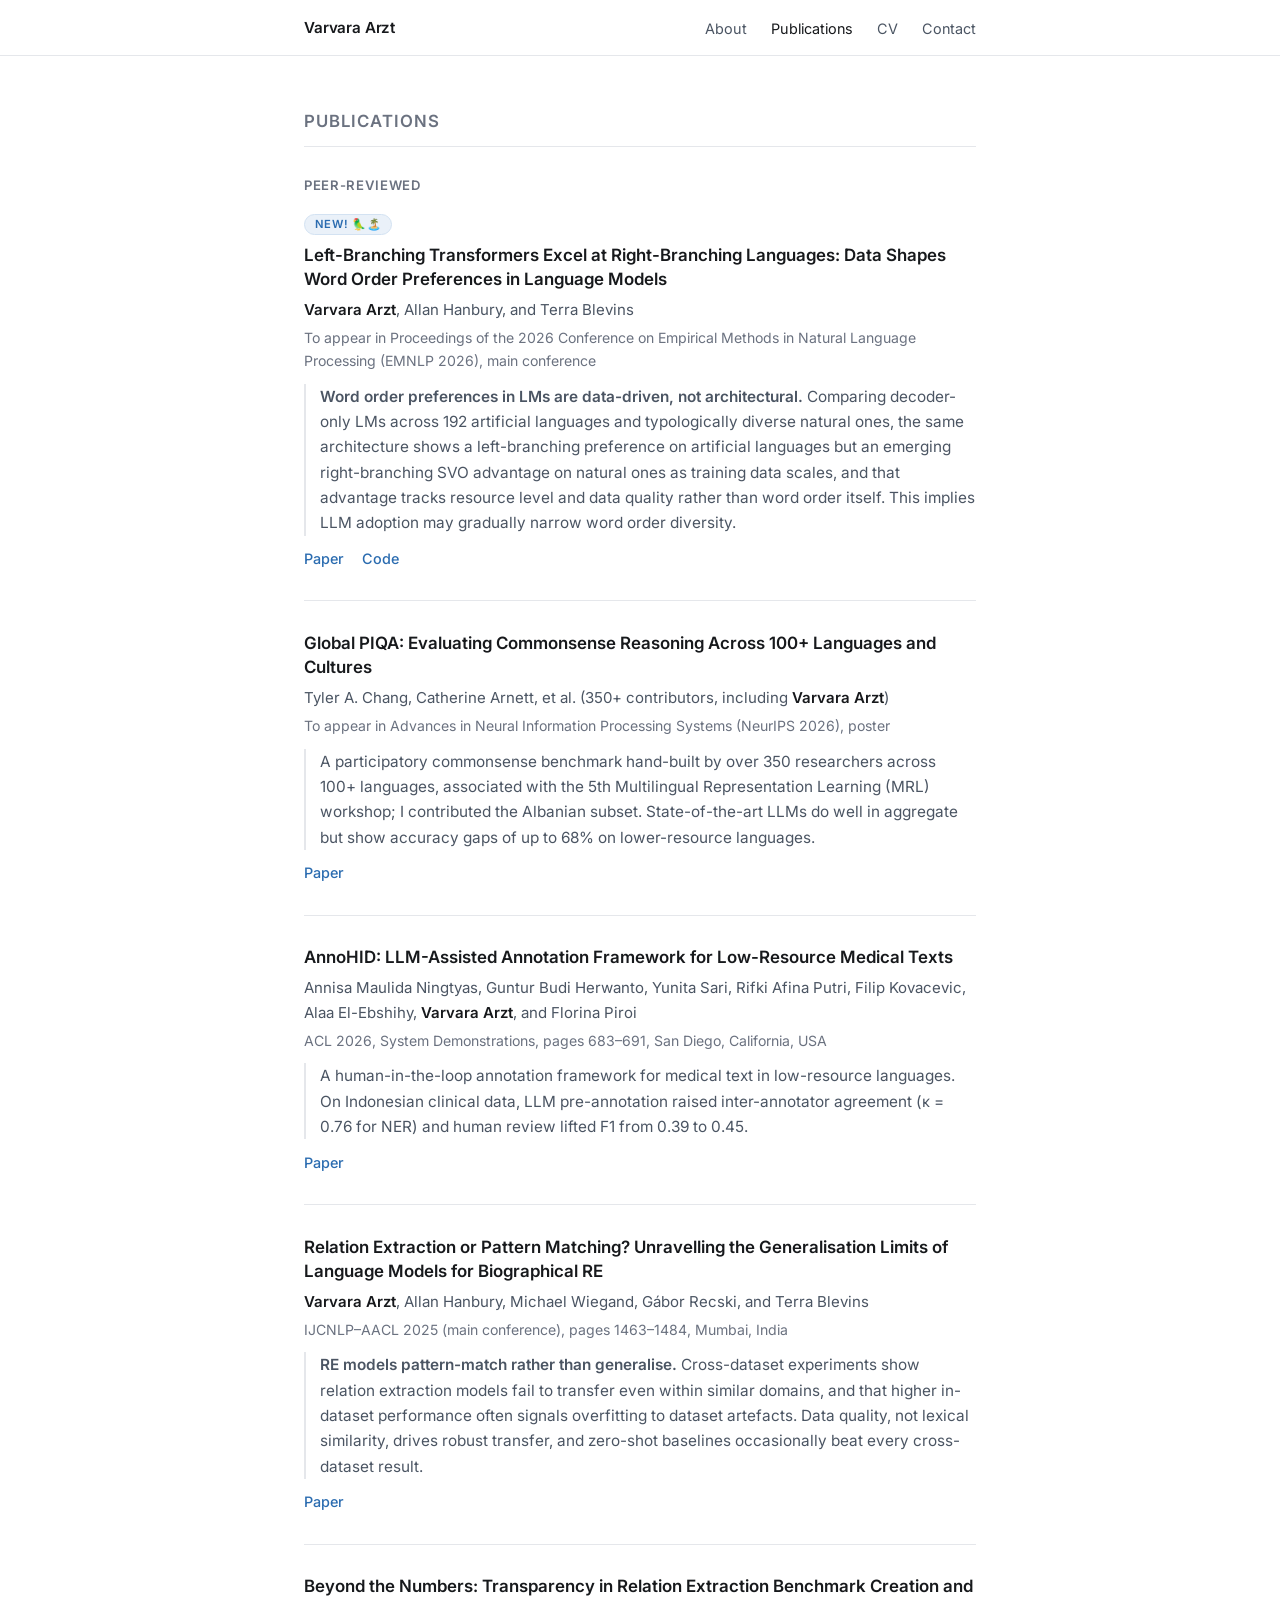
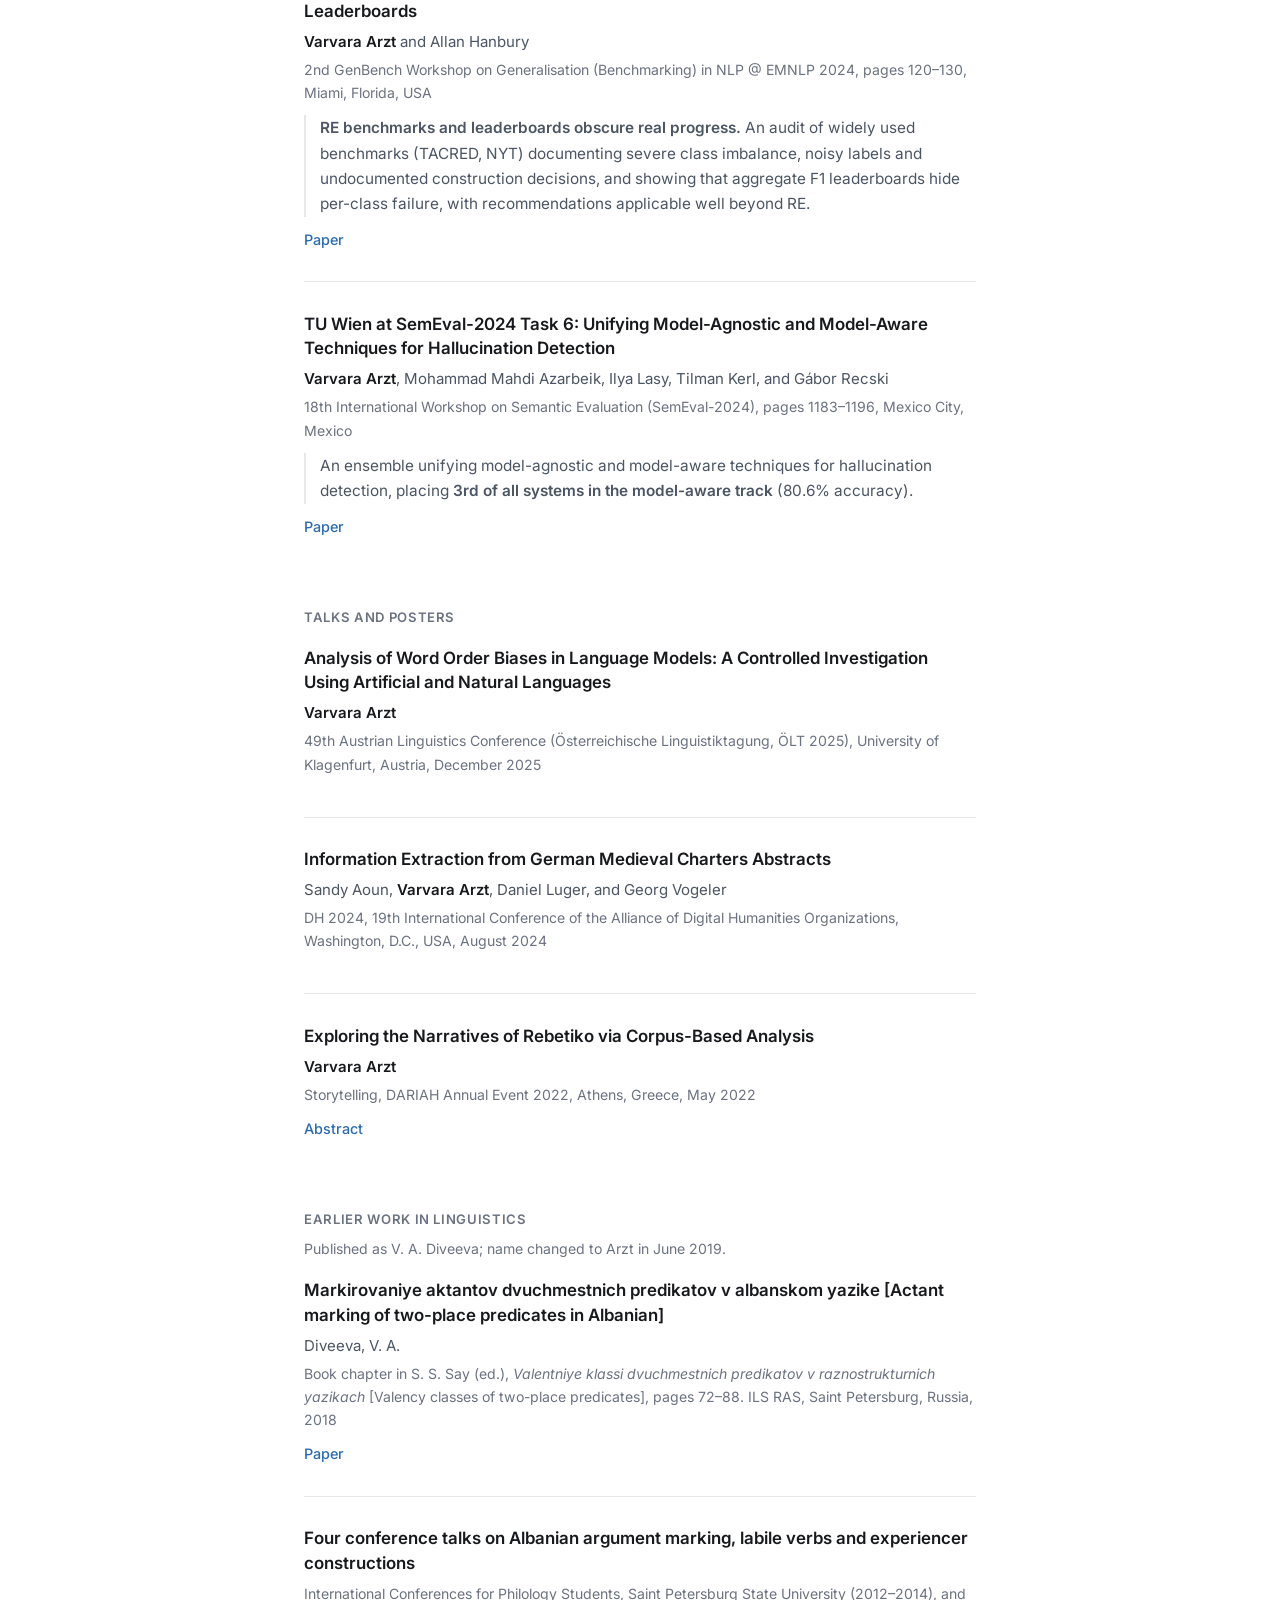
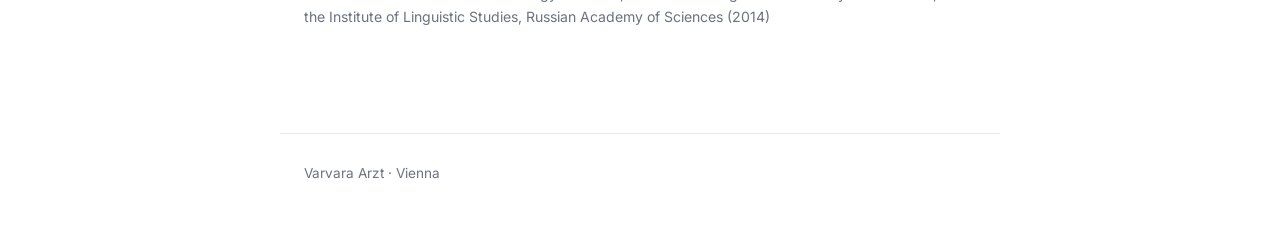
==== publications.html @ 4665f320 "Move publications to a separate page; main page is About only" ====
<!DOCTYPE html>
<html lang="en">
<head>
    <meta charset="UTF-8">
    <meta name="viewport" content="width=device-width, initial-scale=1.0">
    <title>Publications | Varvara Arzt</title>
    <meta name="description" content="Publications, talks and posters by Varvara Arzt, PhD researcher in NLP at TU Wien: language model interpretability, multilingual NLP, word order, relation extraction.">
    <link rel="canonical" href="https://kleines-gespenst.github.io/publications.html">

    <meta property="og:type" content="website">
    <meta property="og:title" content="Publications | Varvara Arzt">
    <meta property="og:description" content="PhD researcher in NLP at TU Wien. LM interpretability, multilingual NLP, language modeling.">
    <meta property="og:url" content="https://kleines-gespenst.github.io/publications.html">
    <meta property="og:image" content="https://kleines-gespenst.github.io/photo.jpg">
    <meta name="twitter:card" content="summary">
    <meta name="twitter:creator" content="@wienergespenst">

    <link rel="icon" href="data:image/svg+xml,<svg xmlns='http://www.w3.org/2000/svg' viewBox='0 0 64 64'><rect width='64' height='64' rx='12' fill='%231a1a1a'/><text x='32' y='44' font-family='Helvetica,Arial' font-size='32' font-weight='600' fill='%23fff' text-anchor='middle'>VA</text></svg>">

    <link rel="preconnect" href="https://fonts.googleapis.com">
    <link rel="preconnect" href="https://fonts.gstatic.com" crossorigin>
    <link href="https://fonts.googleapis.com/css2?family=Inter:wght@400;500;600;700&display=swap" rel="stylesheet">
    <link rel="stylesheet" href="style.css">
</head>
<body>
    <nav>
        <div class="nav-container">
            <a class="nav-name" href="./">Varvara Arzt</a>
            <ul>
                <li><a href="./#about">About</a></li>
                <li><a class="active" href="publications.html" aria-current="page">Publications</a></li>
                <li><a href="cv.pdf" target="_blank">CV</a></li>
                <li><a href="./#contact">Contact</a></li>
            </ul>
        </div>
    </nav>

    <main>
    <section id="publications">
        <h2>Publications</h2>

        <h3 class="group">Peer-reviewed</h3>
        <div class="publications-list">
            <article class="publication-item">
                <p class="badge-row"><span class="badge">new! 🦜🏝️</span></p>
                <h4>Left-Branching Transformers Excel at Right-Branching Languages: Data Shapes Word Order Preferences in Language Models</h4>
                <p class="authors"><span class="me">Varvara Arzt</span>, Allan Hanbury, and Terra Blevins</p>
                <p class="venue">To appear in Proceedings of the 2026 Conference on Empirical Methods in Natural Language Processing (EMNLP 2026), main conference</p>
                <p class="finding"><strong>Word order preferences in LMs are data-driven, not architectural.</strong> Comparing decoder-only LMs across 192 artificial languages and typologically diverse natural ones, the same architecture shows a left-branching preference on artificial languages but an emerging right-branching SVO advantage on natural ones as training data scales, and that advantage tracks resource level and data quality rather than word order itself. This implies LLM adoption may gradually narrow word order diversity.</p>
                <p class="publication-links">
                    <a href="https://arxiv.org/abs/2608.15129" target="_blank">Paper</a>
                    <a href="https://github.com/kleines-gespenst/word-order-preferences" target="_blank">Code</a>
                </p>
            </article>

            <article class="publication-item">
                <h4>Global PIQA: Evaluating Commonsense Reasoning Across 100+ Languages and Cultures</h4>
                <p class="authors">Tyler A. Chang, Catherine Arnett, et al. (350+ contributors, including <span class="me">Varvara Arzt</span>)</p>
                <p class="venue">To appear in Advances in Neural Information Processing Systems (NeurIPS 2026), poster</p>
                <p class="finding">A participatory commonsense benchmark hand-built by over 350 researchers across 100+ languages, associated with the 5th Multilingual Representation Learning (MRL) workshop; I contributed the Albanian subset. State-of-the-art LLMs do well in aggregate but show accuracy gaps of up to 68% on lower-resource languages.</p>
                <p class="publication-links">
                    <a href="https://arxiv.org/abs/2510.24081" target="_blank">Paper</a>
                </p>
            </article>

            <article class="publication-item">
                <h4>AnnoHID: LLM-Assisted Annotation Framework for Low-Resource Medical Texts</h4>
                <p class="authors">Annisa Maulida Ningtyas, Guntur Budi Herwanto, Yunita Sari, Rifki Afina Putri, Filip Kovacevic, Alaa El-Ebshihy, <span class="me">Varvara Arzt</span>, and Florina Piroi</p>
                <p class="venue">ACL 2026, System Demonstrations, pages 683&ndash;691, San Diego, California, USA</p>
                <p class="finding">A human-in-the-loop annotation framework for medical text in low-resource languages. On Indonesian clinical data, LLM pre-annotation raised inter-annotator agreement (&kappa; = 0.76 for NER) and human review lifted F1 from 0.39 to 0.45.</p>
                <p class="publication-links">
                    <a href="https://aclanthology.org/2026.acl-demo.67/" target="_blank">Paper</a>
                </p>
            </article>

            <article class="publication-item">
                <h4>Relation Extraction or Pattern Matching? Unravelling the Generalisation Limits of Language Models for Biographical RE</h4>
                <p class="authors"><span class="me">Varvara Arzt</span>, Allan Hanbury, Michael Wiegand, Gábor Recski, and Terra Blevins</p>
                <p class="venue">IJCNLP&ndash;AACL 2025 (main conference), pages 1463&ndash;1484, Mumbai, India</p>
                <p class="finding"><strong>RE models pattern-match rather than generalise.</strong> Cross-dataset experiments show relation extraction models fail to transfer even within similar domains, and that higher in-dataset performance often signals overfitting to dataset artefacts. Data quality, not lexical similarity, drives robust transfer, and zero-shot baselines occasionally beat every cross-dataset result.</p>
                <p class="publication-links">
                    <a href="https://aclanthology.org/2025.ijcnlp-long.81/" target="_blank">Paper</a>
                </p>
            </article>

            <article class="publication-item">
                <h4>Beyond the Numbers: Transparency in Relation Extraction Benchmark Creation and Leaderboards</h4>
                <p class="authors"><span class="me">Varvara Arzt</span> and Allan Hanbury</p>
                <p class="venue">2nd GenBench Workshop on Generalisation (Benchmarking) in NLP @ EMNLP 2024, pages 120&ndash;130, Miami, Florida, USA</p>
                <p class="finding"><strong>RE benchmarks and leaderboards obscure real progress.</strong> An audit of widely used benchmarks (TACRED, NYT) documenting severe class imbalance, noisy labels and undocumented construction decisions, and showing that aggregate F1 leaderboards hide per-class failure, with recommendations applicable well beyond RE.</p>
                <p class="publication-links">
                    <a href="https://aclanthology.org/2024.genbench-1.8" target="_blank">Paper</a>
                </p>
            </article>

            <article class="publication-item">
                <h4>TU Wien at SemEval-2024 Task 6: Unifying Model-Agnostic and Model-Aware Techniques for Hallucination Detection</h4>
                <p class="authors"><span class="me">Varvara Arzt</span>, Mohammad Mahdi Azarbeik, Ilya Lasy, Tilman Kerl, and Gábor Recski</p>
                <p class="venue">18th International Workshop on Semantic Evaluation (SemEval-2024), pages 1183&ndash;1196, Mexico City, Mexico</p>
                <p class="finding">An ensemble unifying model-agnostic and model-aware techniques for hallucination detection, placing <strong>3rd of all systems in the model-aware track</strong> (80.6% accuracy).</p>
                <p class="publication-links">
                    <a href="https://aclanthology.org/2024.semeval-1.173" target="_blank">Paper</a>
                </p>
            </article>
        </div>

        <h3 class="group">Talks and posters</h3>
        <div class="publications-list">
            <article class="publication-item">
                <h4>Analysis of Word Order Biases in Language Models: A Controlled Investigation Using Artificial and Natural Languages</h4>
                <p class="authors"><span class="me">Varvara Arzt</span></p>
                <p class="venue">49th Austrian Linguistics Conference (&Ouml;sterreichische Linguistiktagung, &Ouml;LT 2025), University of Klagenfurt, Austria, December 2025</p>
            </article>

            <article class="publication-item">
                <h4>Information Extraction from German Medieval Charters Abstracts</h4>
                <p class="authors">Sandy Aoun, <span class="me">Varvara Arzt</span>, Daniel Luger, and Georg Vogeler</p>
                <p class="venue">DH 2024, 19th International Conference of the Alliance of Digital Humanities Organizations, Washington, D.C., USA, August 2024</p>
            </article>

            <article class="publication-item">
                <h4>Exploring the Narratives of Rebetiko via Corpus-Based Analysis</h4>
                <p class="authors"><span class="me">Varvara Arzt</span></p>
                <p class="venue">Storytelling, DARIAH Annual Event 2022, Athens, Greece, May 2022</p>
                <p class="publication-links">
                    <a href="https://doi.org/10.5281/zenodo.6720075" target="_blank">Abstract</a>
                </p>
            </article>
        </div>

        <h3 class="group">Earlier work in linguistics</h3>
        <p class="group-note">Published as V. A. Diveeva; name changed to Arzt in June 2019.</p>
        <div class="publications-list">
            <article class="publication-item">
                <h4>Markirovaniye aktantov dvuchmestnich predikatov v albanskom yazike [Actant marking of two-place predicates in Albanian]</h4>
                <p class="authors">Diveeva, V. A.</p>
                <p class="venue">Book chapter in S. S. Say (ed.), <em>Valentniye klassi dvuchmestnich predikatov v raznostrukturnich yazikach</em> [Valency classes of two-place predicates], pages 72&ndash;88. ILS RAS, Saint Petersburg, Russia, 2018</p>
                <p class="publication-links">
                    <a href="https://bivaltyp.info/docs/Say_ed_20018_Valentnostnye.pdf" target="_blank">Paper</a>
                </p>
            </article>

            <article class="publication-item">
                <h4>Four conference talks on Albanian argument marking, labile verbs and experiencer constructions</h4>
                <p class="venue">International Conferences for Philology Students, Saint Petersburg State University (2012&ndash;2014), and the Institute of Linguistic Studies, Russian Academy of Sciences (2014)</p>
            </article>
        </div>

    </section>
    </main>

    <footer>
        <p>Varvara Arzt &middot; Vienna</p>
    </footer>

    <script src="script.js"></script>
</body>
</html>
---- style.css ----
*, *::before, *::after {
    margin: 0;
    padding: 0;
    box-sizing: border-box;
}

:root {
    --text: #17191c;
    --text-mid: #4b5563;
    --text-light: #6b7280;
    --bg: #ffffff;
    --bg-soft: #f7f8f9;
    --border: #e5e7eb;
    --accent: #2b6cb0;
    --accent-hover: #1d4e82;
}

html {
    scroll-behavior: smooth;
}

body {
    font-family: 'Inter', -apple-system, BlinkMacSystemFont, 'Segoe UI', Helvetica, Arial, sans-serif;
    font-size: 17px;
    line-height: 1.65;
    color: var(--text);
    background: var(--bg);
    -webkit-font-smoothing: antialiased;
}

a {
    color: var(--accent);
    text-decoration: none;
}

a:hover {
    color: var(--accent-hover);
    text-decoration: underline;
}

strong {
    font-weight: 600;
}

/* Navigation */
nav {
    position: sticky;
    top: 0;
    z-index: 100;
    background: rgba(255, 255, 255, 0.9);
    backdrop-filter: saturate(180%) blur(8px);
    border-bottom: 1px solid var(--border);
}

.nav-container {
    max-width: 720px;
    margin: 0 auto;
    padding: 0.85rem 1.5rem;
    display: flex;
    justify-content: space-between;
    align-items: center;
    gap: 1rem;
}

.nav-name {
    font-weight: 600;
    font-size: 0.95rem;
    color: var(--text);
    letter-spacing: -0.01em;
}

.nav-name:hover {
    text-decoration: none;
    color: var(--accent);
}

nav ul {
    display: flex;
    list-style: none;
    gap: 1.5rem;
}

nav ul a {
    font-size: 0.9rem;
    color: var(--text-mid);
}

nav ul a:hover,
nav ul a.active {
    color: var(--text);
    text-decoration: none;
}

/* Masthead */
.masthead {
    max-width: 720px;
    margin: 0 auto;
    padding: 3.5rem 1.5rem 1rem;
}

.masthead-row {
    display: flex;
    align-items: center;
    gap: 1.75rem;
}

.portrait {
    width: 132px;
    height: 132px;
    flex-shrink: 0;
    object-fit: cover;
    border-radius: 50%;
}

.identity h1 {
    font-size: 2rem;
    font-weight: 700;
    letter-spacing: -0.025em;
    line-height: 1.15;
}

.pronunciation {
    margin-top: 0.25rem;
    font-size: 0.84rem;
    color: var(--text-light);
}

.affiliation {
    margin-top: 0.3rem;
    color: var(--text-mid);
    font-size: 1rem;
}

.profile-links {
    margin-top: 0.7rem;
    display: flex;
    flex-wrap: wrap;
    gap: 0.4rem 1rem;
    font-size: 0.9rem;
}

.lede {
    margin-top: 2rem;
    font-size: 1.08rem;
    color: var(--text);
}

/* Sections */
main {
    max-width: 720px;
    margin: 0 auto;
    padding: 0 1.5rem;
}

section {
    padding: 3.25rem 0 0;
}

section h2 {
    font-size: 1.05rem;
    font-weight: 600;
    letter-spacing: 0.06em;
    text-transform: uppercase;
    color: var(--text-light);
    padding-bottom: 0.6rem;
    border-bottom: 1px solid var(--border);
    margin-bottom: 1.75rem;
}

section h3 {
    font-size: 1.02rem;
    font-weight: 600;
    margin-top: 1.9rem;
    margin-bottom: 0.4rem;
}

section p {
    margin-bottom: 1rem;
}

.plain-list {
    list-style: none;
    margin-bottom: 1rem;
}

.plain-list li {
    padding: 0.15rem 0;
    color: var(--text-mid);
}

.plain-list li strong {
    color: var(--text);
}

/* Research interests strip */
.interests {
    margin-top: 0.9rem;
    font-size: 0.88rem;
    color: var(--text-light);
    letter-spacing: 0.01em;
}

/* Publications */
h3.group {
    font-size: 0.82rem;
    font-weight: 600;
    letter-spacing: 0.05em;
    text-transform: uppercase;
    color: var(--text-light);
    margin-top: 2.4rem;
    margin-bottom: 1.1rem;
}

h3.group:first-of-type {
    margin-top: 0;
}

.group-note {
    font-size: 0.88rem;
    color: var(--text-light);
    margin-top: -0.7rem;
    margin-bottom: 1.1rem;
}

/* Definition lists for education and positions */
.cv-list {
    margin-bottom: 1rem;
}

.cv-list dt {
    font-weight: 600;
    margin-top: 0.9rem;
    display: flex;
    justify-content: space-between;
    align-items: baseline;
    gap: 1rem;
    flex-wrap: wrap;
}

.cv-list dt:first-child {
    margin-top: 0;
}

.cv-list dt .when {
    font-weight: 400;
    font-size: 0.86rem;
    color: var(--text-light);
    white-space: nowrap;
}

.cv-list dd {
    color: var(--text-mid);
    font-size: 0.95rem;
}

.publication-item {
    padding: 0 0 1.85rem;
    margin-bottom: 1.85rem;
    border-bottom: 1px solid var(--border);
}

.publication-item:last-child {
    border-bottom: none;
    margin-bottom: 0;
}

.publication-item h4 {
    font-size: 1.06rem;
    font-weight: 600;
    line-height: 1.45;
    margin: 0 0 0.4rem;
}

.publication-item .badge-row {
    margin: 0 0 0.5rem;
    line-height: 1;
}

.publication-item .badge {
    display: inline-block;
    font-size: 0.7rem;
    font-weight: 600;
    letter-spacing: 0.06em;
    text-transform: uppercase;
    color: var(--accent);
    background: #eaf1f9;
    border: 1px solid #d3e2f2;
    border-radius: 999px;
    padding: 0.22rem 0.6rem;
    white-space: nowrap;
}

.publication-item .authors {
    font-size: 0.94rem;
    color: var(--text-mid);
    margin-bottom: 0.2rem;
}

.publication-item .authors .me {
    font-weight: 600;
    color: var(--text);
}

.publication-item .authors .note {
    color: var(--text-light);
    font-size: 0.88rem;
}

.publication-item .venue {
    font-size: 0.88rem;
    color: var(--text-light);
    margin-bottom: 0.7rem;
}

.publication-item .venue em {
    font-style: italic;
}

.publication-item .finding {
    font-size: 0.96rem;
    color: var(--text-mid);
    border-left: 2px solid var(--border);
    padding-left: 0.9rem;
    margin-bottom: 0.7rem;
}

.publication-links {
    display: flex;
    flex-wrap: wrap;
    gap: 1.1rem;
    font-size: 0.9rem;
    font-weight: 500;
    margin-bottom: 0;
}

/* Contact */
.email-text {
    display: inline-block;
    padding: 0.65rem 1.1rem;
    background: var(--bg-soft);
    border: 1px solid var(--border);
    border-radius: 6px;
    font-size: 0.95rem;
    color: var(--text);
}

.email-text .dot,
.email-text .at {
    color: var(--text-light);
    font-size: 0.85rem;
}

/* Footer */
footer {
    max-width: 720px;
    margin: 4rem auto 0;
    padding: 1.75rem 1.5rem 3rem;
    border-top: 1px solid var(--border);
    color: var(--text-light);
    font-size: 0.85rem;
}

/* Responsive */
@media (max-width: 640px) {
    body {
        font-size: 16px;
    }

    .nav-container {
        gap: 0.75rem;
    }

    nav ul {
        gap: 1rem;
    }

    .masthead {
        padding-top: 2.5rem;
    }

    .masthead-row {
        flex-direction: column;
        align-items: flex-start;
        gap: 1.1rem;
    }

    .portrait {
        width: 108px;
        height: 108px;
    }

    .identity h1 {
        font-size: 1.7rem;
    }
}
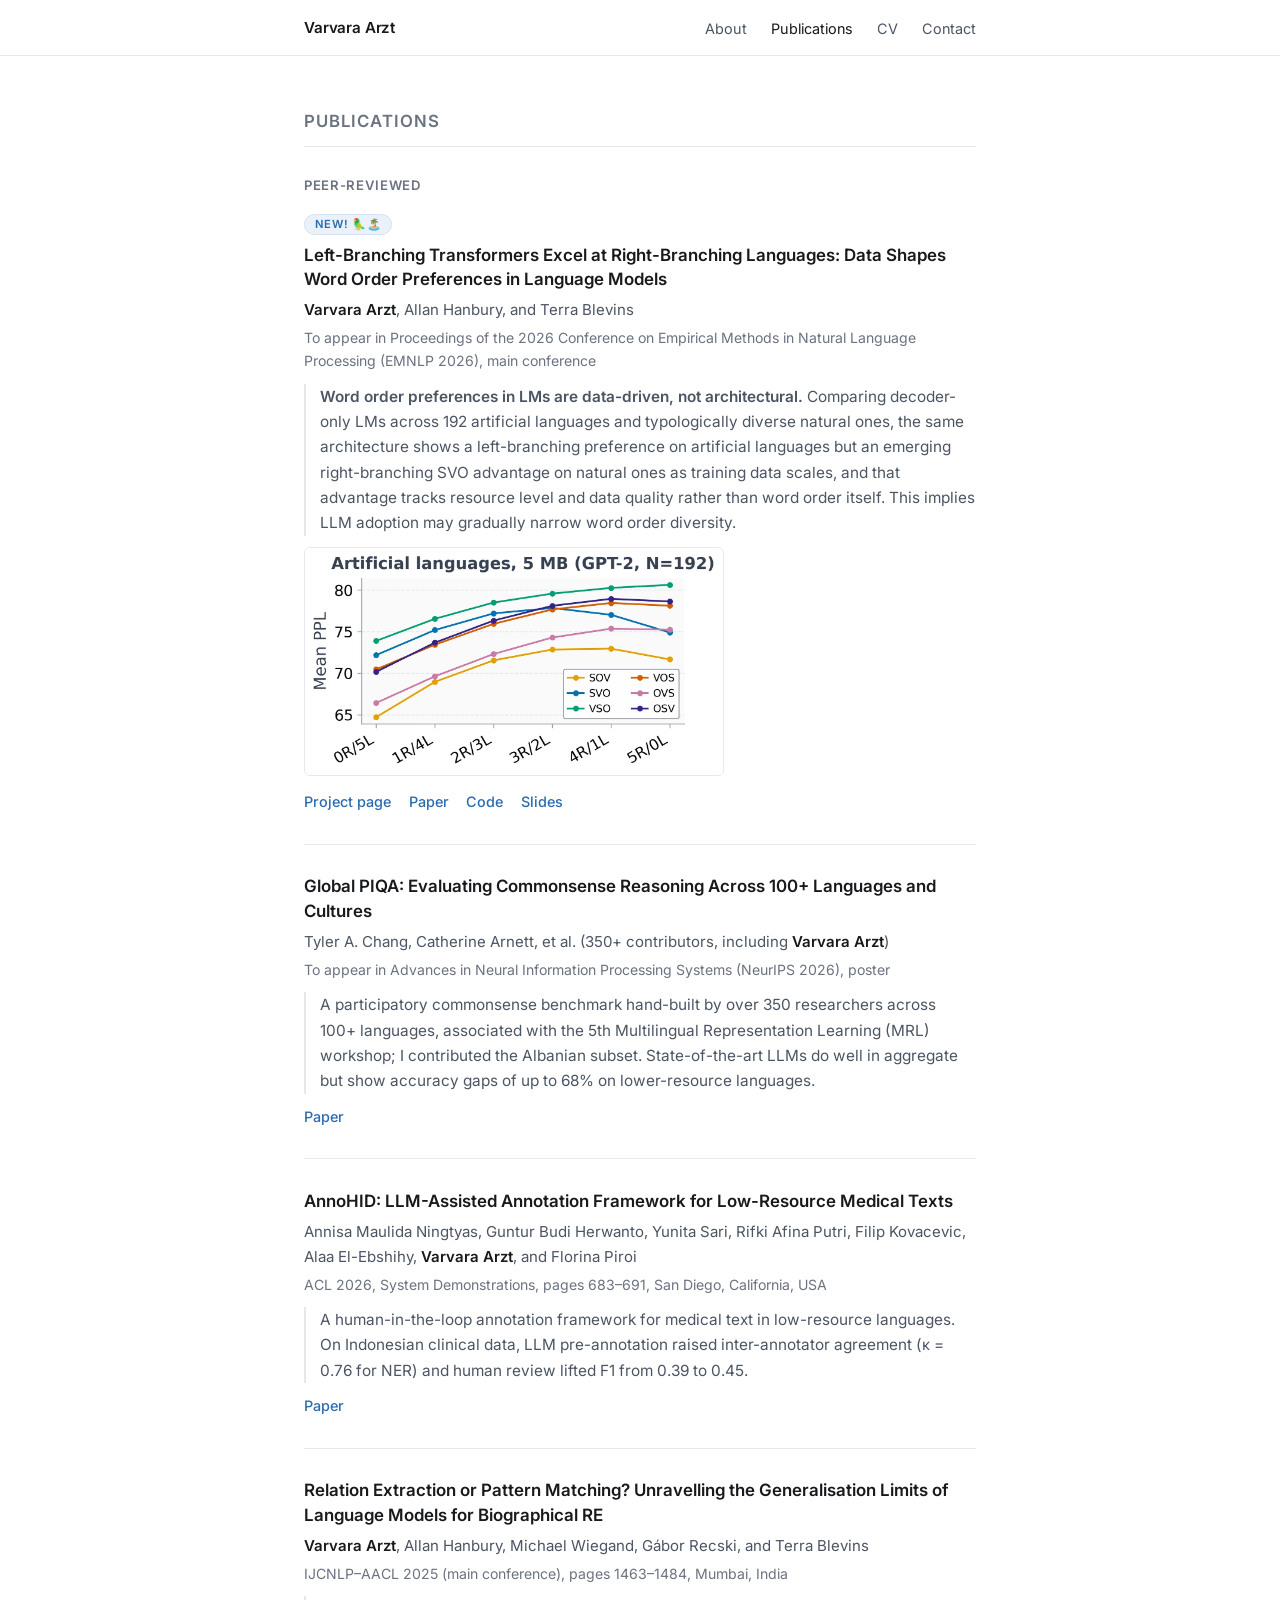
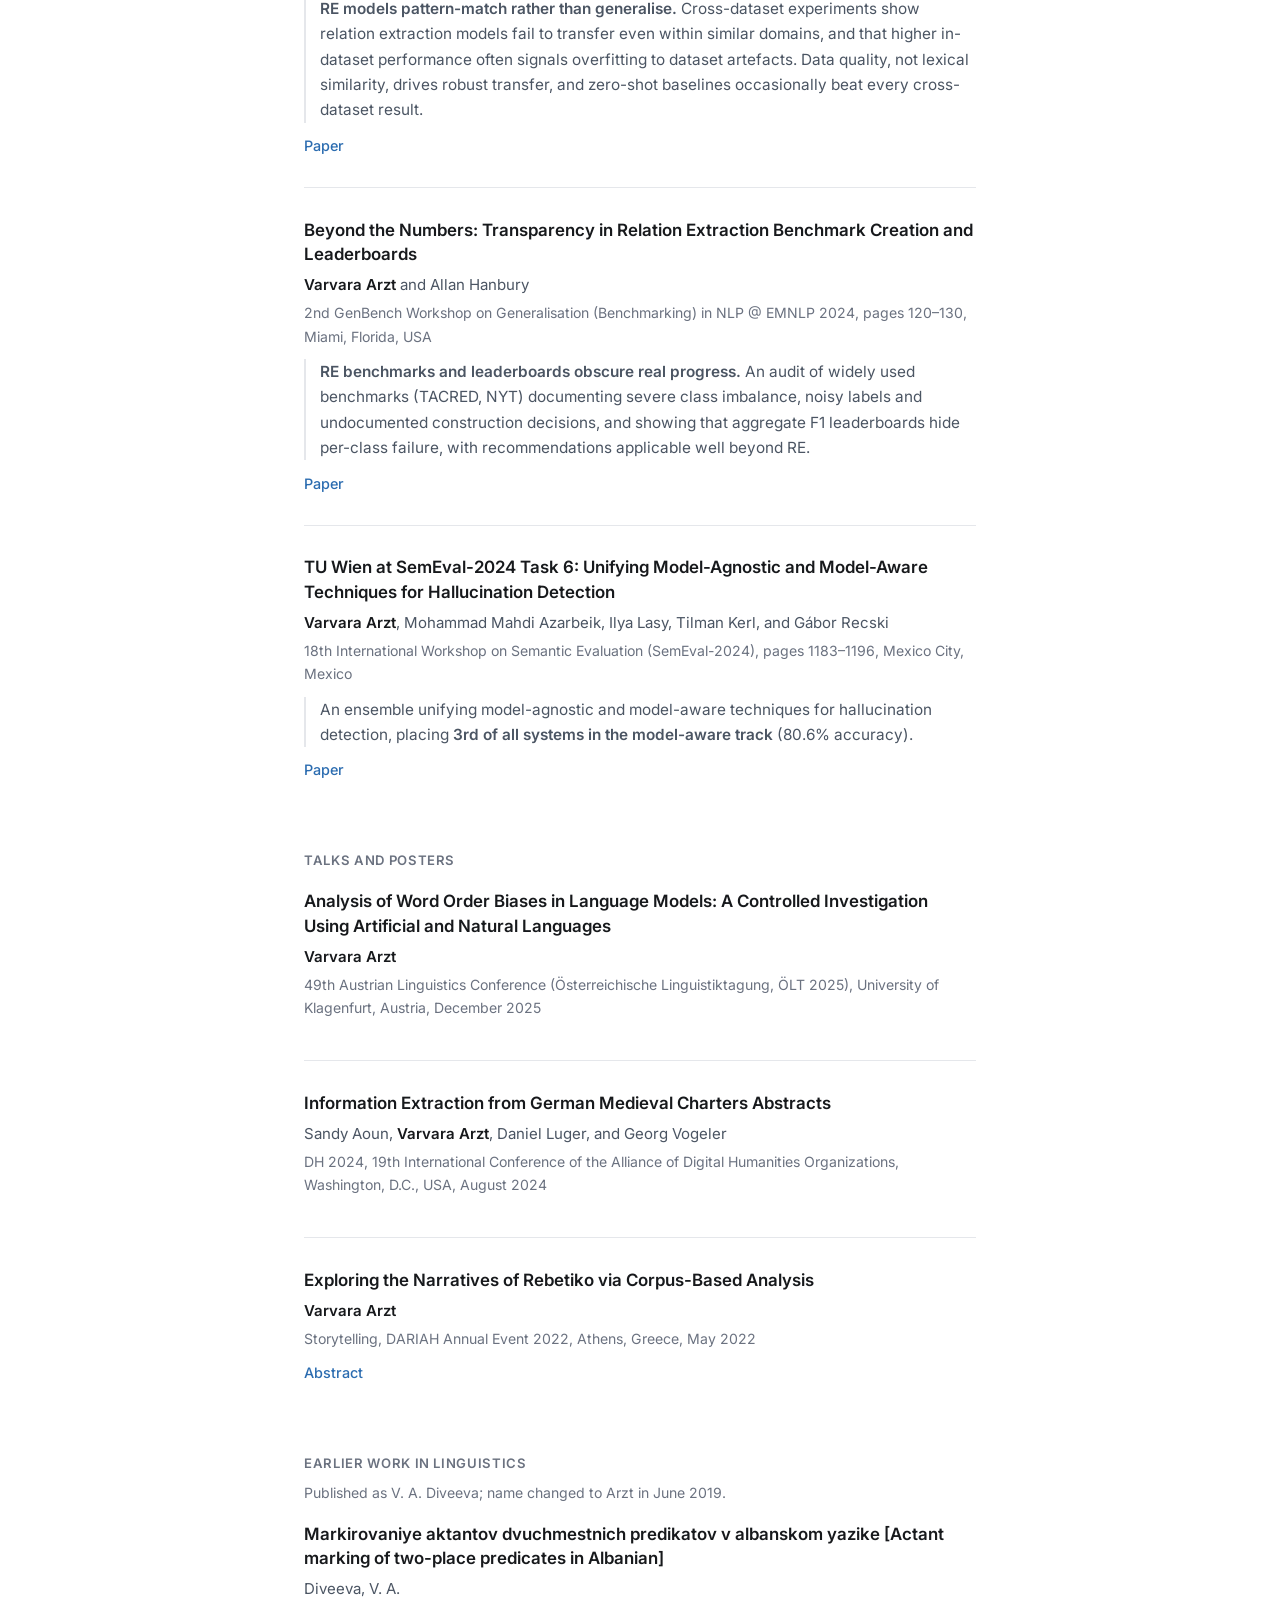
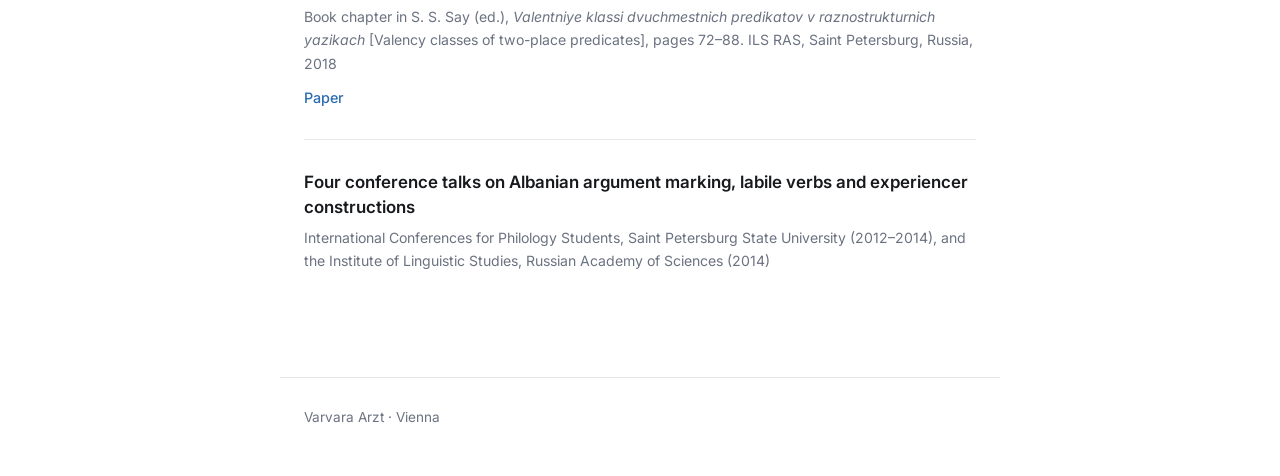
==== commit bf453c29: "Add word order project page with figures, slides and BibTeX" ====
--- a/publications.html
+++ b/publications.html
@@ -47,9 +47,12 @@
                 <p class="authors"><span class="me">Varvara Arzt</span>, Allan Hanbury, and Terra Blevins</p>
                 <p class="venue">To appear in Proceedings of the 2026 Conference on Empirical Methods in Natural Language Processing (EMNLP 2026), main conference</p>
                 <p class="finding"><strong>Word order preferences in LMs are data-driven, not architectural.</strong> Comparing decoder-only LMs across 192 artificial languages and typologically diverse natural ones, the same architecture shows a left-branching preference on artificial languages but an emerging right-branching SVO advantage on natural ones as training data scales, and that advantage tracks resource level and data quality rather than word order itself. This implies LLM adoption may gradually narrow word order diversity.</p>
+                <a class="publication-thumb" href="word-order.html"><img src="img/word-order/artificial-5mb.webp" alt="Perplexity of GPT-2 on artificial languages rises from left-branching to right-branching for all six base word orders" width="1400" height="761" loading="lazy"></a>
                 <p class="publication-links">
+                    <a href="word-order.html">Project page</a>
                     <a href="https://arxiv.org/abs/2608.15129" target="_blank">Paper</a>
                     <a href="https://github.com/kleines-gespenst/word-order-preferences" target="_blank">Code</a>
+                    <a href="slides/arzt-emnlp2026-word-order.pdf" target="_blank">Slides</a>
                 </p>
             </article>
 
--- a/style.css
+++ b/style.css
@@ -192,6 +192,25 @@
     color: var(--text);
 }
 
+.news-list li {
+    display: flex;
+    gap: 1rem;
+}
+
+.news-date {
+    flex: 0 0 4.75rem;
+    color: var(--text-light);
+    font-size: 0.9rem;
+    padding-top: 0.1rem;
+}
+
+@media (max-width: 640px) {
+    .news-list li {
+        flex-direction: column;
+        gap: 0;
+    }
+}
+
 /* Research interests strip */
 .interests {
     margin-top: 0.9rem;
@@ -393,3 +412,194 @@
         font-size: 1.7rem;
     }
 }
+
+
+/* Project page */
+.project-head {
+    padding-top: 3rem;
+}
+
+.project-venue {
+    font-size: 0.8rem;
+    font-weight: 600;
+    letter-spacing: 0.08em;
+    text-transform: uppercase;
+    color: var(--accent);
+}
+
+.project-head h1 {
+    margin-top: 0.5rem;
+    font-size: 1.9rem;
+    font-weight: 700;
+    letter-spacing: -0.02em;
+    line-height: 1.2;
+}
+
+.project-subtitle {
+    margin-top: 0.4rem;
+    font-size: 1.15rem;
+    color: var(--text-mid);
+}
+
+.project-authors {
+    margin-top: 1.1rem;
+    font-size: 0.98rem;
+}
+
+.project-affil {
+    font-size: 0.9rem;
+    color: var(--text-light);
+}
+
+.project-buttons {
+    margin-top: 1.2rem;
+    display: flex;
+    flex-wrap: wrap;
+    gap: 0.6rem;
+}
+
+.button {
+    display: inline-block;
+    padding: 0.4rem 1rem;
+    border: 1px solid var(--border);
+    border-radius: 6px;
+    background: var(--bg-soft);
+    color: var(--text);
+    font-size: 0.92rem;
+    font-weight: 500;
+}
+
+.button:hover {
+    border-color: var(--accent);
+    color: var(--accent);
+    text-decoration: none;
+}
+
+.project-talk {
+    margin-top: 1rem;
+    font-size: 0.9rem;
+    color: var(--text-mid);
+}
+
+.result {
+    margin: 0 0 2.75rem;
+}
+
+.result-step {
+    font-size: 0.82rem;
+    font-weight: 600;
+    letter-spacing: 0.05em;
+    text-transform: uppercase;
+    color: var(--text-light);
+    margin-bottom: 0.75rem;
+}
+
+.result img {
+    display: block;
+    width: 100%;
+    height: auto;
+}
+
+.figure-pair {
+    display: grid;
+    grid-template-columns: 1fr 1fr;
+    gap: 1.25rem;
+    align-items: start;
+    /* break out of the 720px text column so both panels stay legible */
+    width: min(1080px, calc(100vw - 3rem));
+    margin-left: 50%;
+    transform: translateX(-50%);
+}
+
+.result figcaption {
+    margin-top: 0.9rem;
+    font-size: 0.94rem;
+    color: var(--text-mid);
+}
+
+.result figcaption strong {
+    color: var(--text);
+}
+
+.takeaways {
+    padding-left: 1.3rem;
+}
+
+.takeaways li {
+    margin-bottom: 0.6rem;
+    color: var(--text-mid);
+}
+
+.takeaways li strong {
+    color: var(--text);
+}
+
+.project-note {
+    margin-top: 1.2rem;
+    padding: 1rem 1.2rem;
+    background: var(--bg-soft);
+    border: 1px solid var(--border);
+    border-radius: 6px;
+    font-size: 0.95rem;
+    color: var(--text-mid);
+}
+
+.bibtex {
+    position: relative;
+}
+
+.bibtex pre {
+    padding: 1rem 1.2rem;
+    background: var(--bg-soft);
+    border: 1px solid var(--border);
+    border-radius: 6px;
+    font-size: 0.8rem;
+    line-height: 1.5;
+    overflow-x: auto;
+}
+
+.copy-button {
+    position: absolute;
+    top: 0.6rem;
+    right: 0.6rem;
+    padding: 0.2rem 0.6rem;
+    border: 1px solid var(--border);
+    border-radius: 4px;
+    background: var(--bg);
+    color: var(--text-mid);
+    font: inherit;
+    font-size: 0.78rem;
+    cursor: pointer;
+}
+
+.copy-button:hover {
+    color: var(--accent);
+    border-color: var(--accent);
+}
+
+.publication-thumb {
+    display: block;
+    margin: 0.2rem 0 0.9rem;
+    max-width: 420px;
+}
+
+.publication-thumb img {
+    display: block;
+    width: 100%;
+    height: auto;
+    border: 1px solid var(--border);
+    border-radius: 6px;
+}
+
+@media (max-width: 640px) {
+    .project-head h1 {
+        font-size: 1.5rem;
+    }
+
+    .figure-pair {
+        grid-template-columns: 1fr;
+        width: 100%;
+        margin-left: 0;
+        transform: none;
+    }
+}
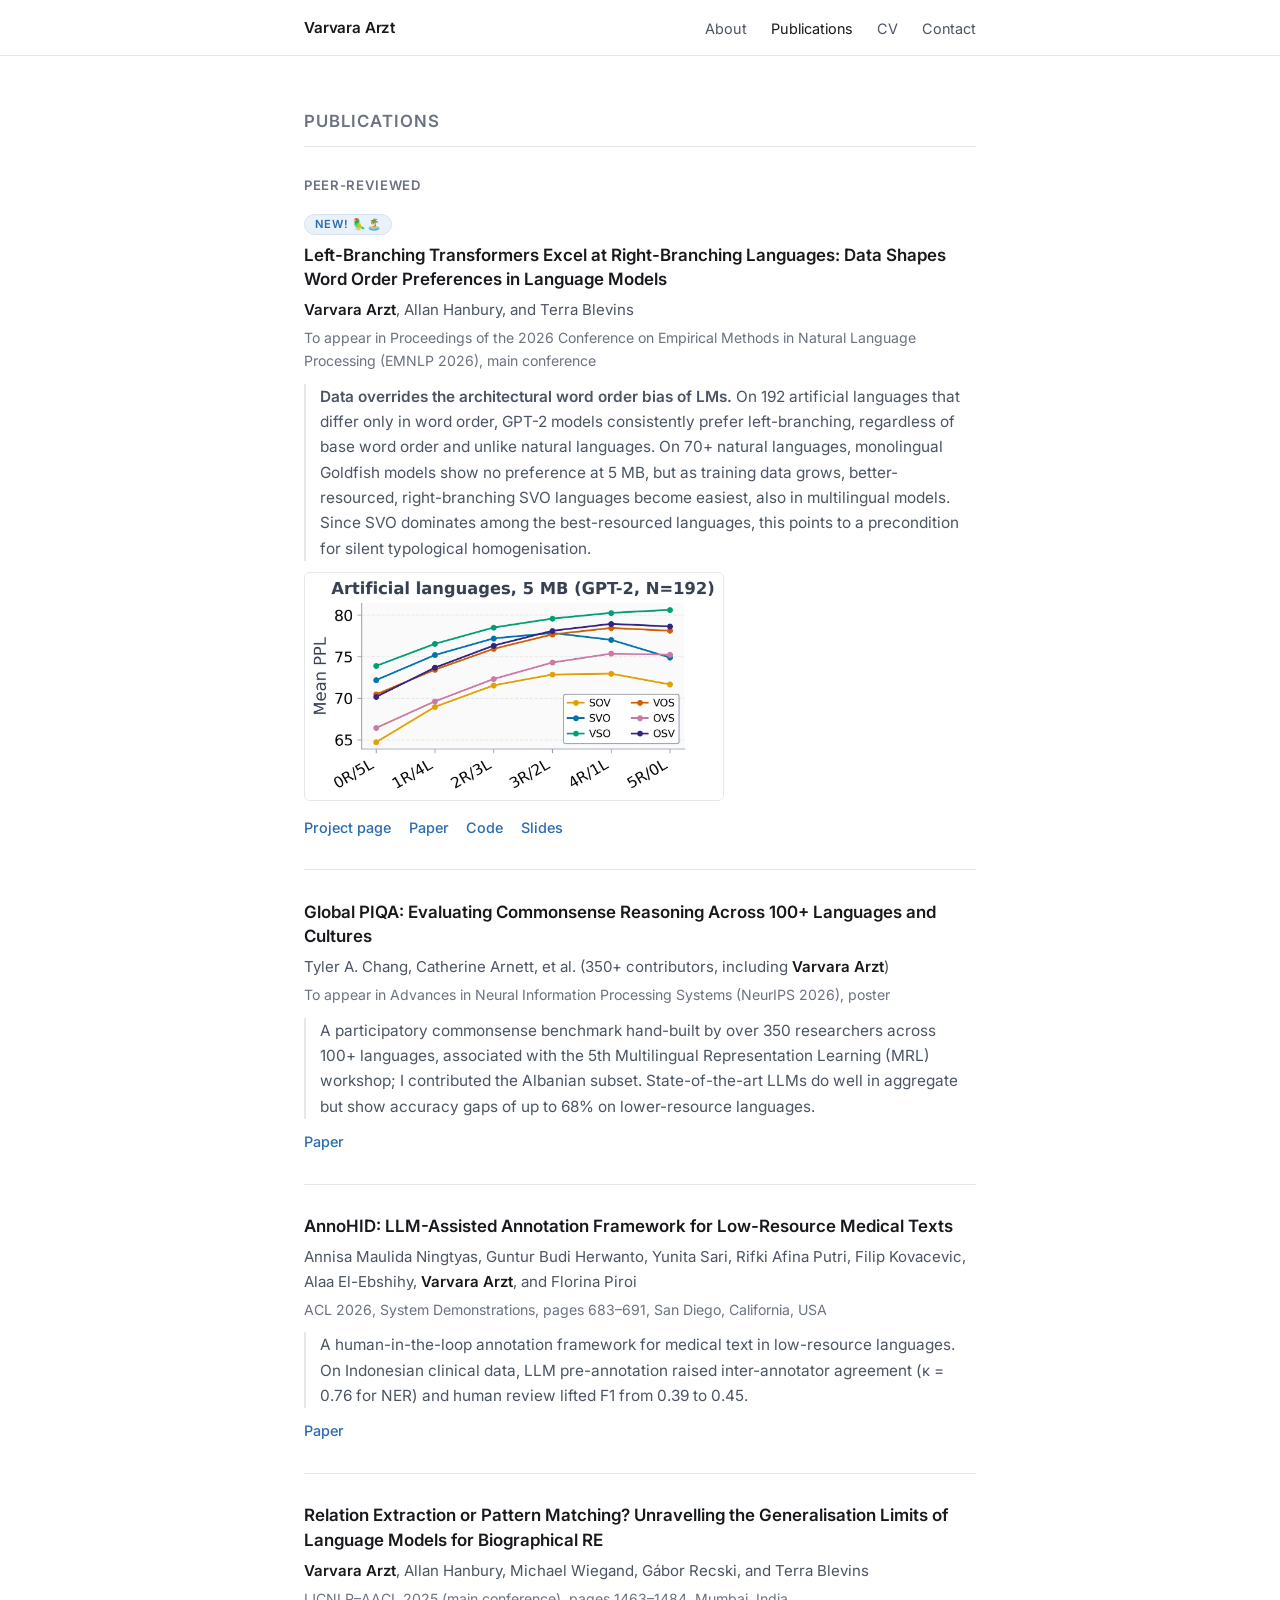
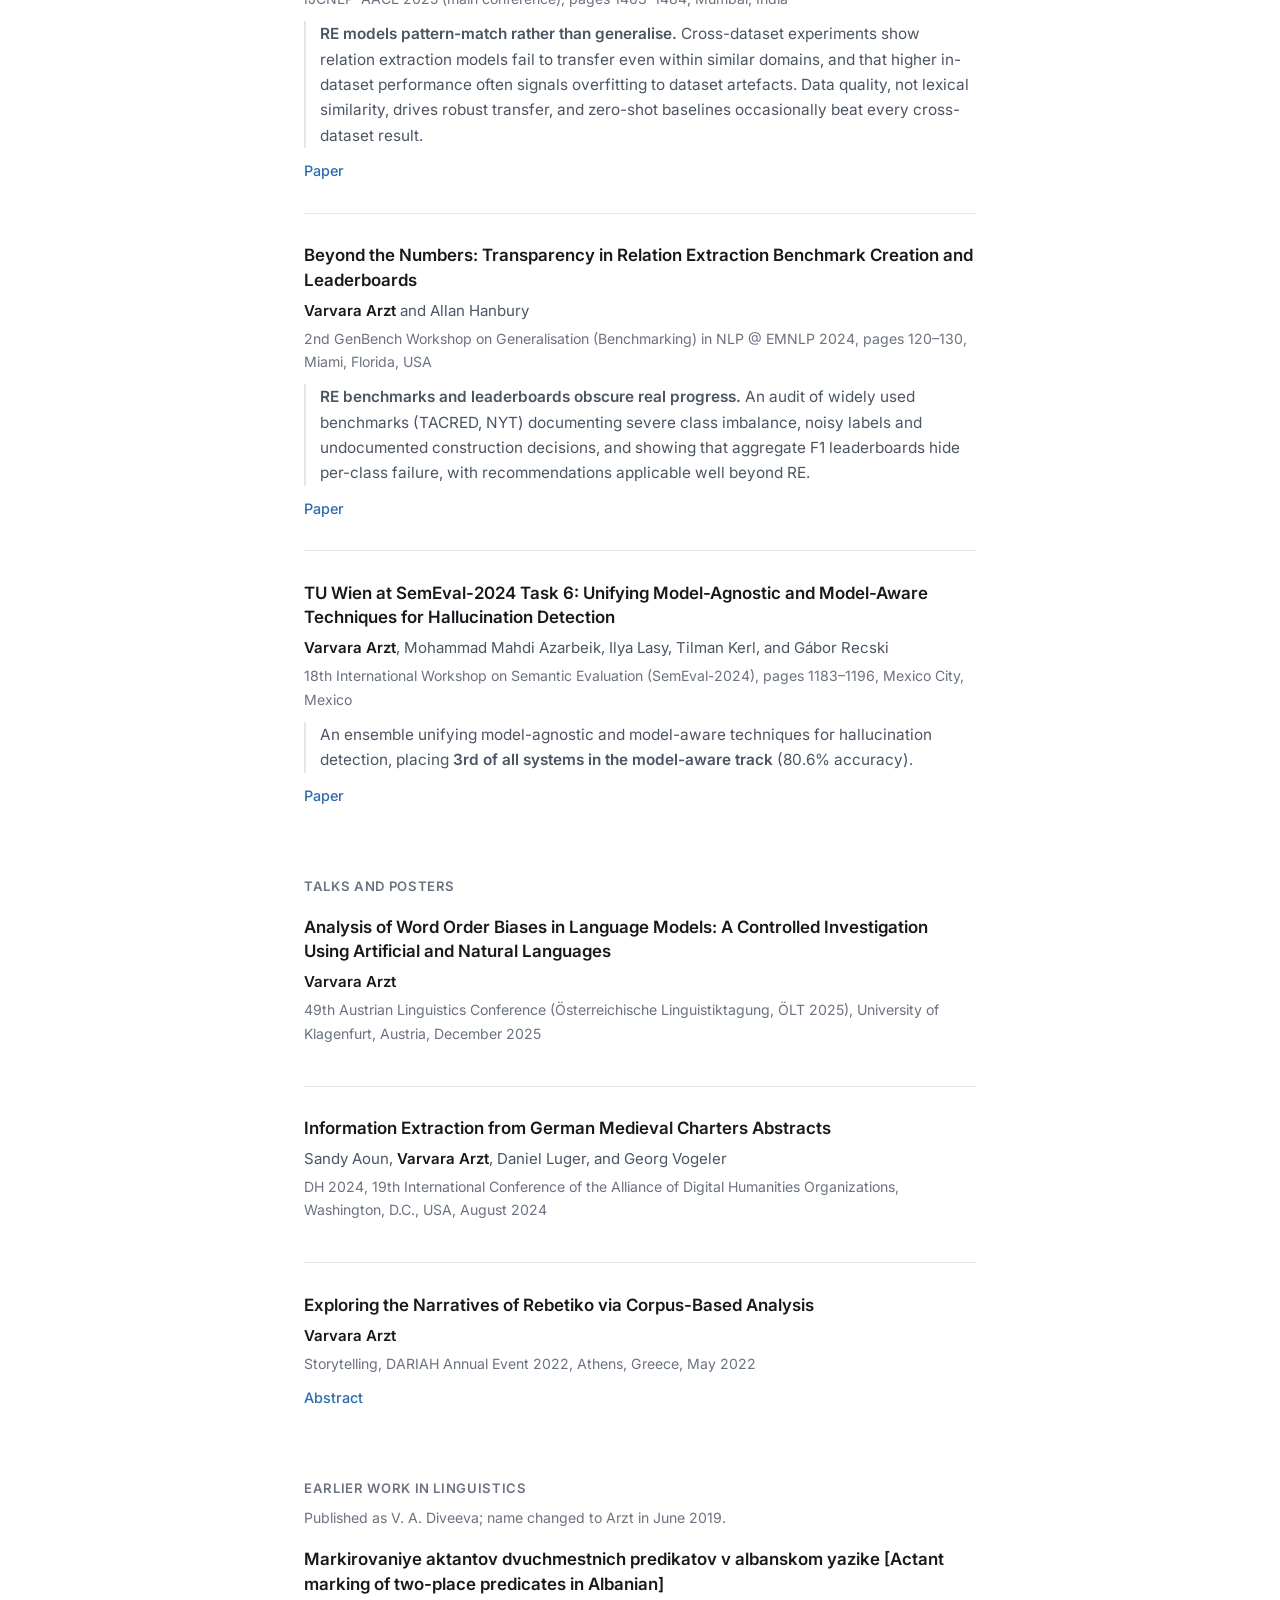
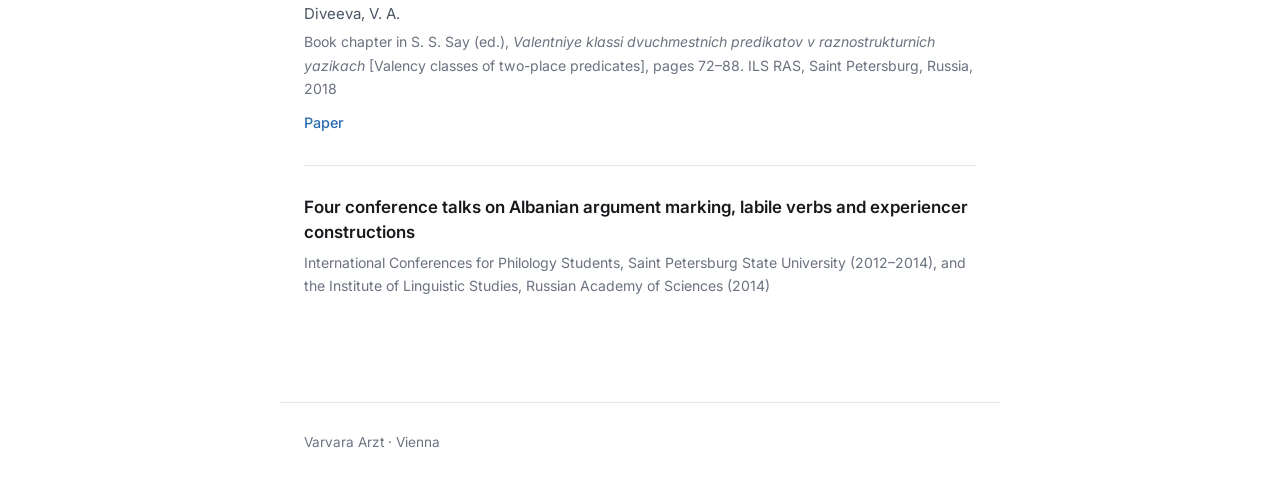
==== commit a23b38ea: "Make word order paper descriptions precise, following slides and talk script; update slides" ====
--- a/publications.html
+++ b/publications.html
@@ -46,7 +46,7 @@
                 <h4>Left-Branching Transformers Excel at Right-Branching Languages: Data Shapes Word Order Preferences in Language Models</h4>
                 <p class="authors"><span class="me">Varvara Arzt</span>, Allan Hanbury, and Terra Blevins</p>
                 <p class="venue">To appear in Proceedings of the 2026 Conference on Empirical Methods in Natural Language Processing (EMNLP 2026), main conference</p>
-                <p class="finding"><strong>Word order preferences in LMs are data-driven, not architectural.</strong> Comparing decoder-only LMs across 192 artificial languages and typologically diverse natural ones, the same architecture shows a left-branching preference on artificial languages but an emerging right-branching SVO advantage on natural ones as training data scales, and that advantage tracks resource level and data quality rather than word order itself. This implies LLM adoption may gradually narrow word order diversity.</p>
+                <p class="finding"><strong>Data overrides the architectural word order bias of LMs.</strong> On 192 artificial languages that differ only in word order, GPT-2 models consistently prefer left-branching, regardless of base word order and unlike natural languages. On 70+ natural languages, monolingual Goldfish models show no preference at 5 MB, but as training data grows, better-resourced, right-branching SVO languages become easiest, also in multilingual models. Since SVO dominates among the best-resourced languages, this points to a precondition for silent typological homogenisation.</p>
                 <a class="publication-thumb" href="word-order.html"><img src="img/word-order/artificial-5mb.webp" alt="Perplexity of GPT-2 on artificial languages rises from left-branching to right-branching for all six base word orders" width="1400" height="761" loading="lazy"></a>
                 <p class="publication-links">
                     <a href="word-order.html">Project page</a>
--- a/style.css
+++ b/style.css
@@ -521,6 +521,19 @@
     color: var(--text);
 }
 
+.setup-list {
+    margin: 0 0 1rem 1.3rem;
+}
+
+.setup-list li {
+    margin-bottom: 0.5rem;
+    color: var(--text-mid);
+}
+
+.setup-list li strong {
+    color: var(--text);
+}
+
 .takeaways {
     padding-left: 1.3rem;
 }
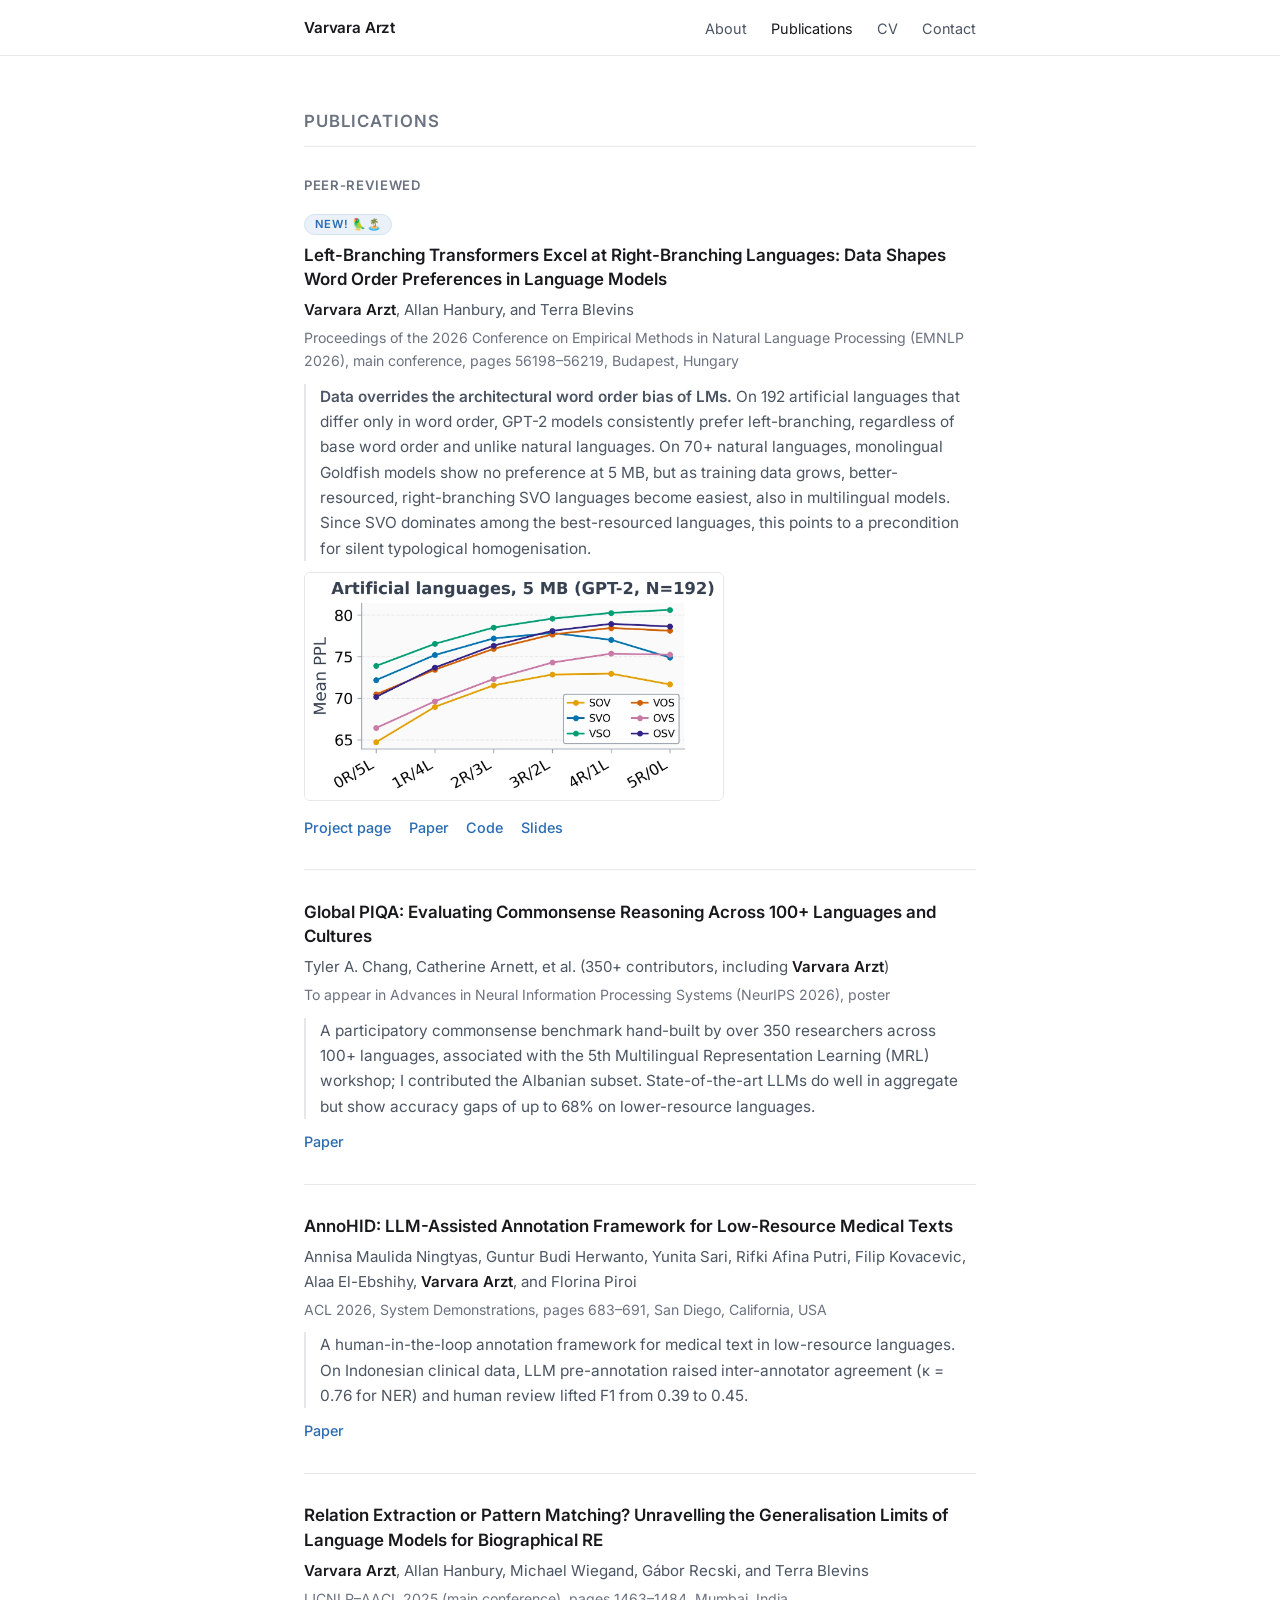
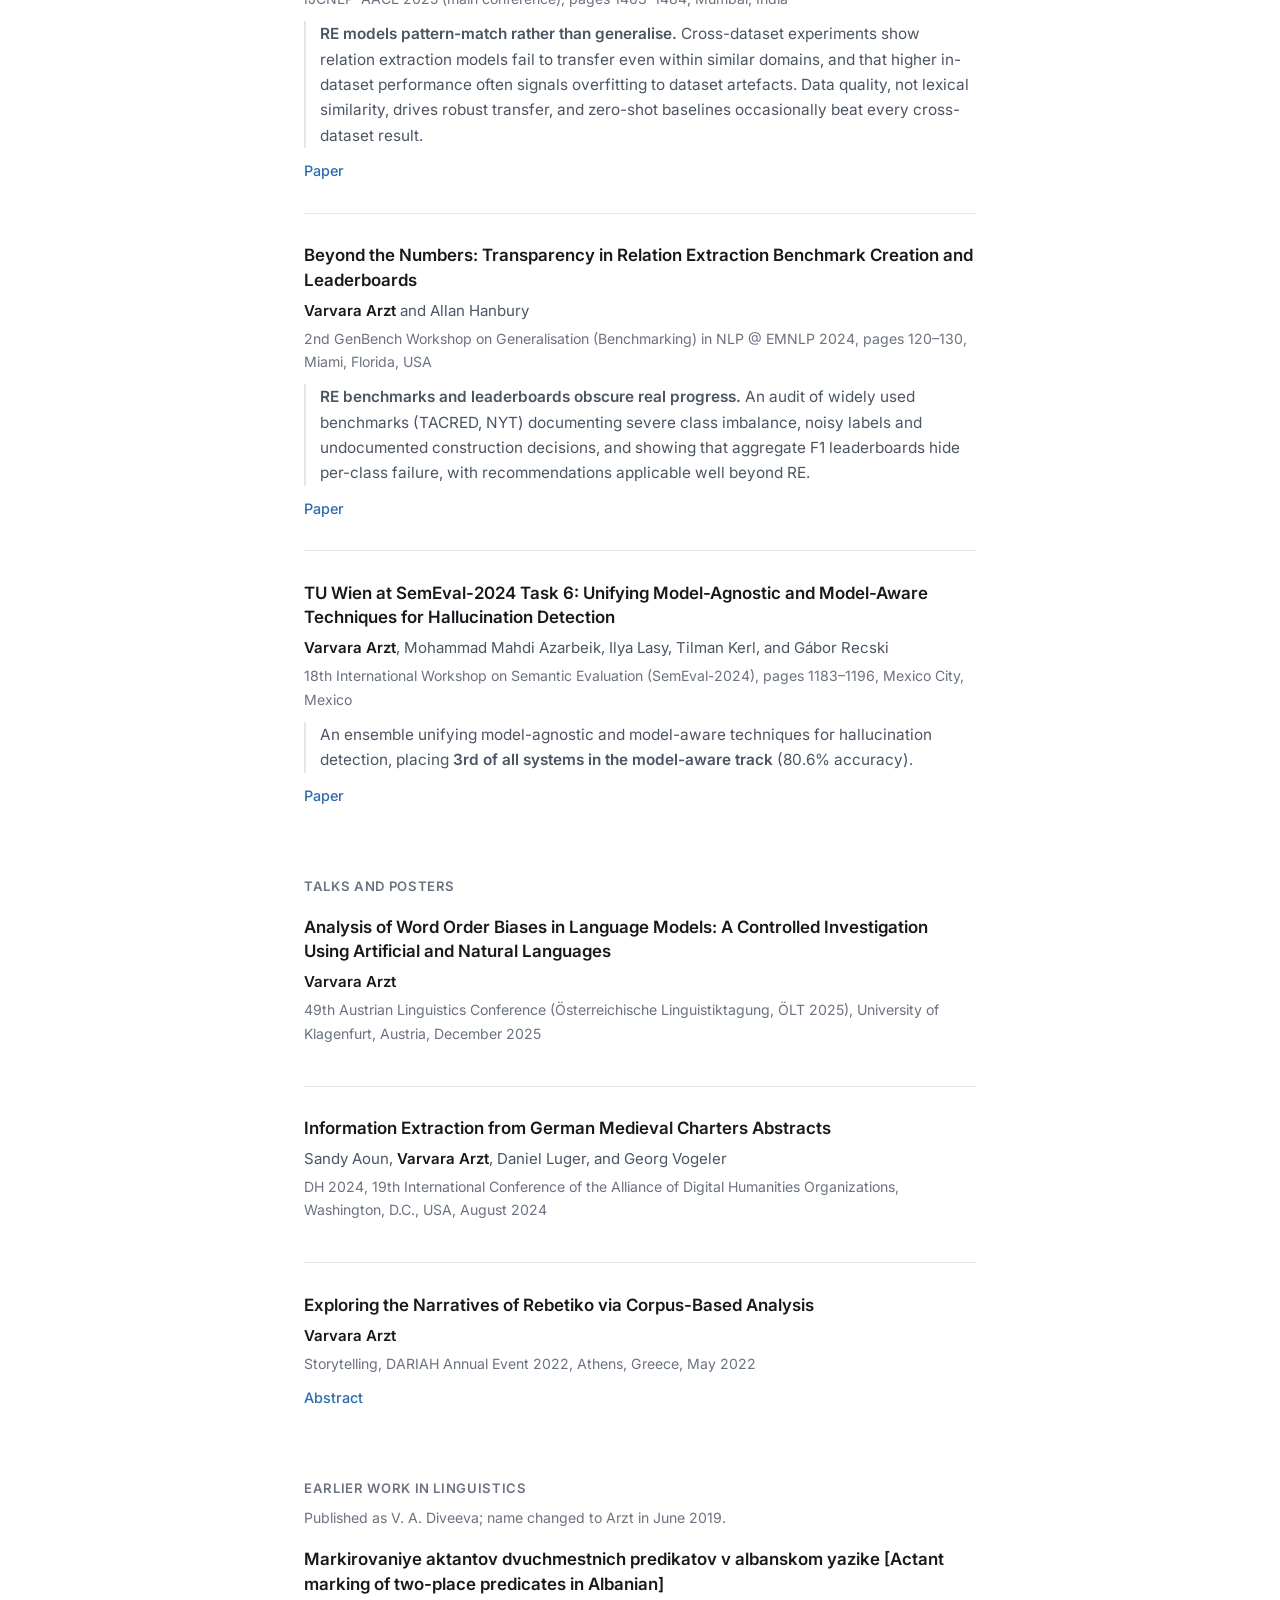
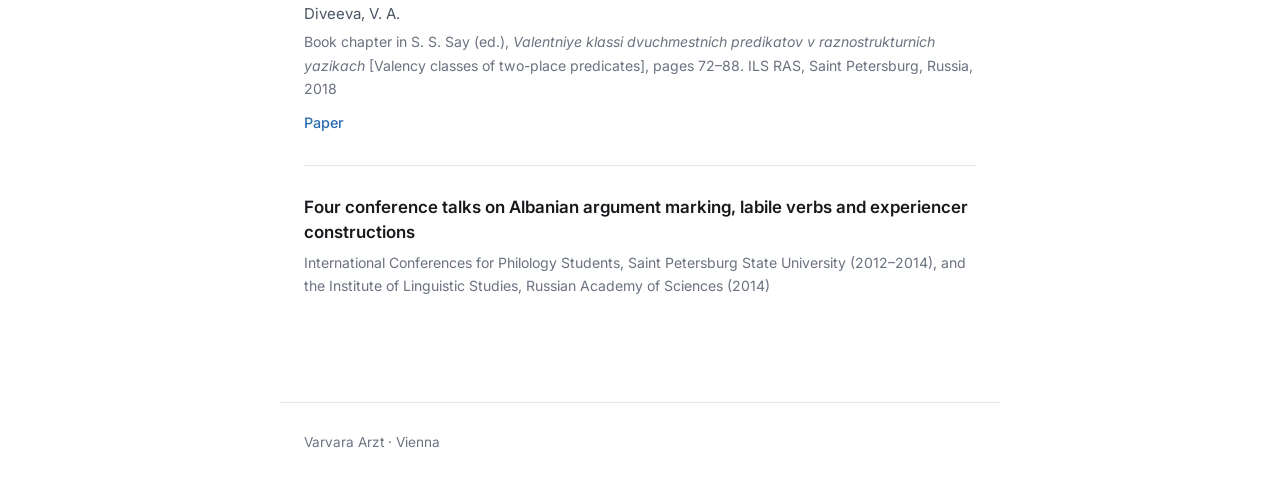
==== commit a1c2af54: "Link word order paper to ACL Anthology; published venue and BibTeX" ====
--- a/publications.html
+++ b/publications.html
@@ -45,12 +45,12 @@
                 <p class="badge-row"><span class="badge">new! 🦜🏝️</span></p>
                 <h4>Left-Branching Transformers Excel at Right-Branching Languages: Data Shapes Word Order Preferences in Language Models</h4>
                 <p class="authors"><span class="me">Varvara Arzt</span>, Allan Hanbury, and Terra Blevins</p>
-                <p class="venue">To appear in Proceedings of the 2026 Conference on Empirical Methods in Natural Language Processing (EMNLP 2026), main conference</p>
+                <p class="venue">Proceedings of the 2026 Conference on Empirical Methods in Natural Language Processing (EMNLP 2026), main conference, pages 56198&ndash;56219, Budapest, Hungary</p>
                 <p class="finding"><strong>Data overrides the architectural word order bias of LMs.</strong> On 192 artificial languages that differ only in word order, GPT-2 models consistently prefer left-branching, regardless of base word order and unlike natural languages. On 70+ natural languages, monolingual Goldfish models show no preference at 5 MB, but as training data grows, better-resourced, right-branching SVO languages become easiest, also in multilingual models. Since SVO dominates among the best-resourced languages, this points to a precondition for silent typological homogenisation.</p>
                 <a class="publication-thumb" href="word-order.html"><img src="img/word-order/artificial-5mb.webp" alt="Perplexity of GPT-2 on artificial languages rises from left-branching to right-branching for all six base word orders" width="1400" height="761" loading="lazy"></a>
                 <p class="publication-links">
                     <a href="word-order.html">Project page</a>
-                    <a href="https://arxiv.org/abs/2608.15129" target="_blank">Paper</a>
+                    <a href="https://aclanthology.org/2026.emnlp-main.2476/" target="_blank">Paper</a>
                     <a href="https://github.com/kleines-gespenst/word-order-preferences" target="_blank">Code</a>
                     <a href="slides/arzt-emnlp2026-word-order.pdf" target="_blank">Slides</a>
                 </p>
--- a/style.css
+++ b/style.css
@@ -521,19 +521,6 @@
     color: var(--text);
 }
 
-.setup-list {
-    margin: 0 0 1rem 1.3rem;
-}
-
-.setup-list li {
-    margin-bottom: 0.5rem;
-    color: var(--text-mid);
-}
-
-.setup-list li strong {
-    color: var(--text);
-}
-
 .takeaways {
     padding-left: 1.3rem;
 }
